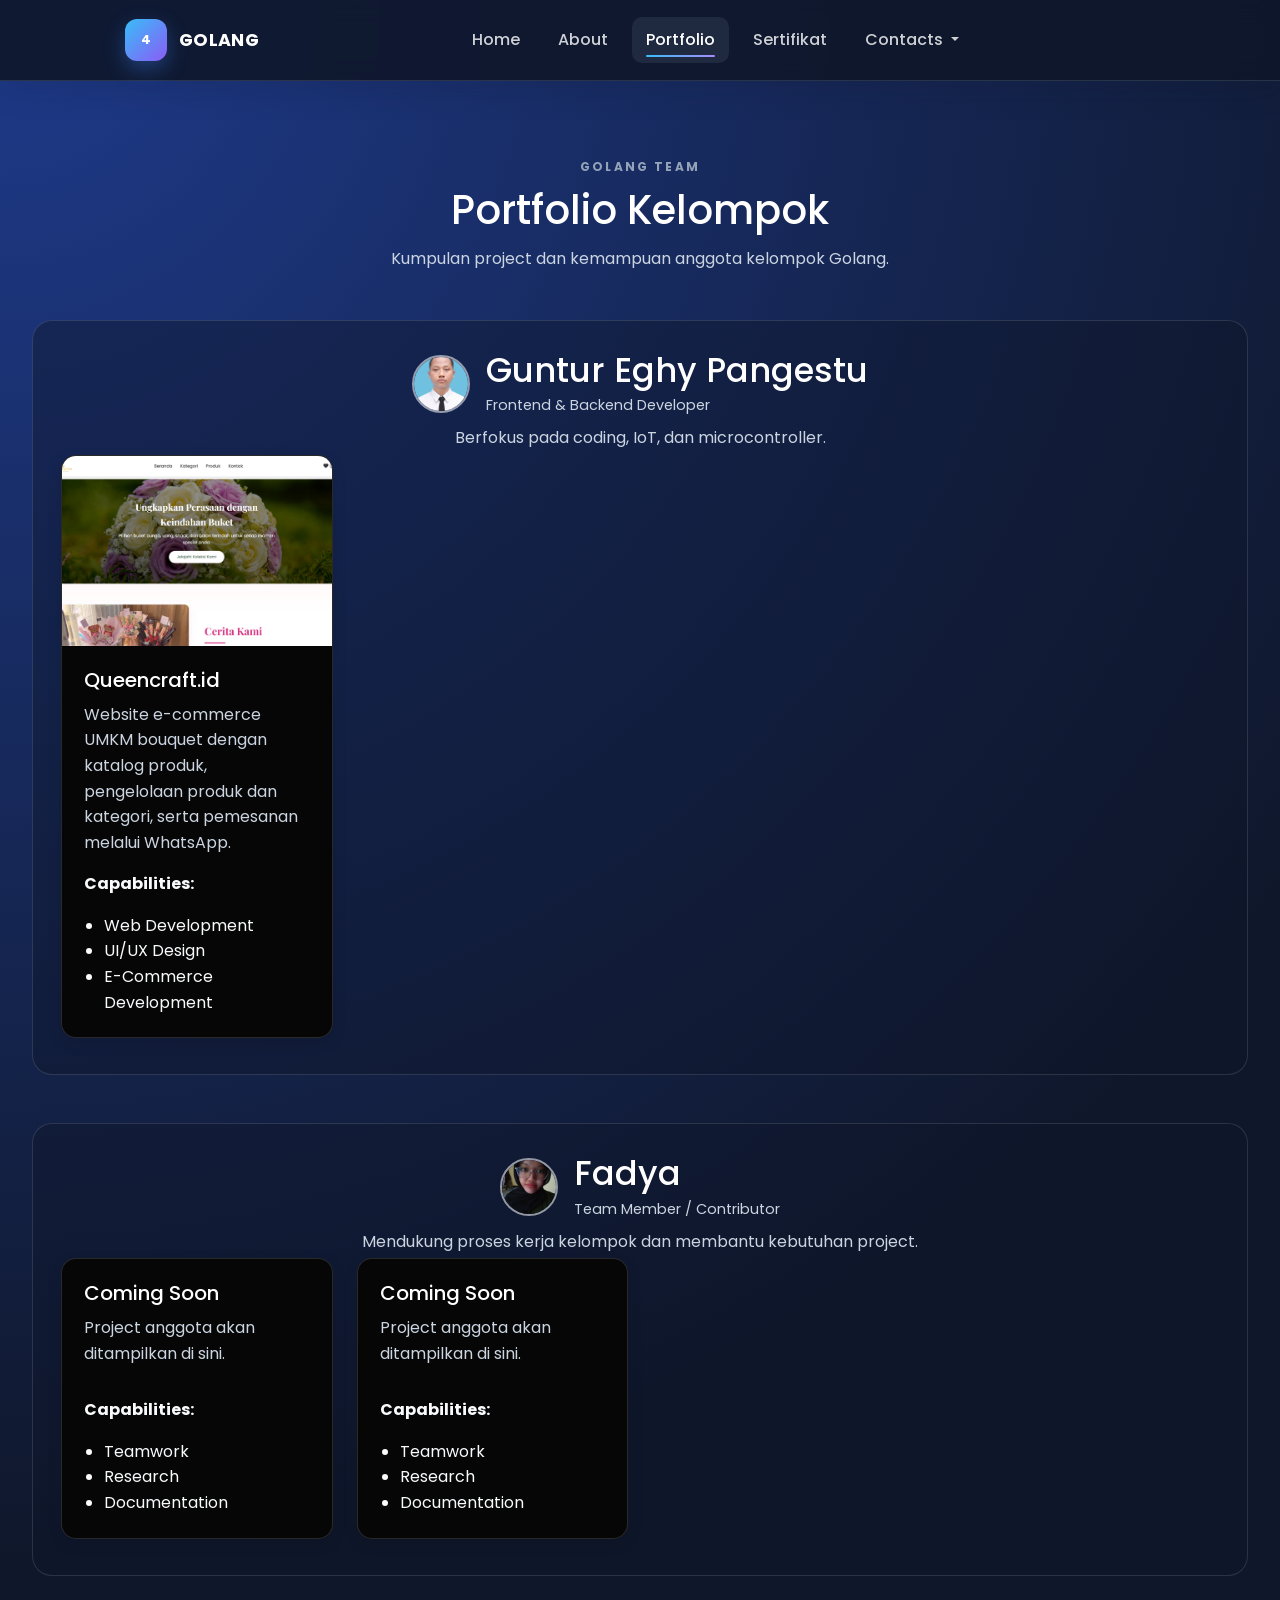
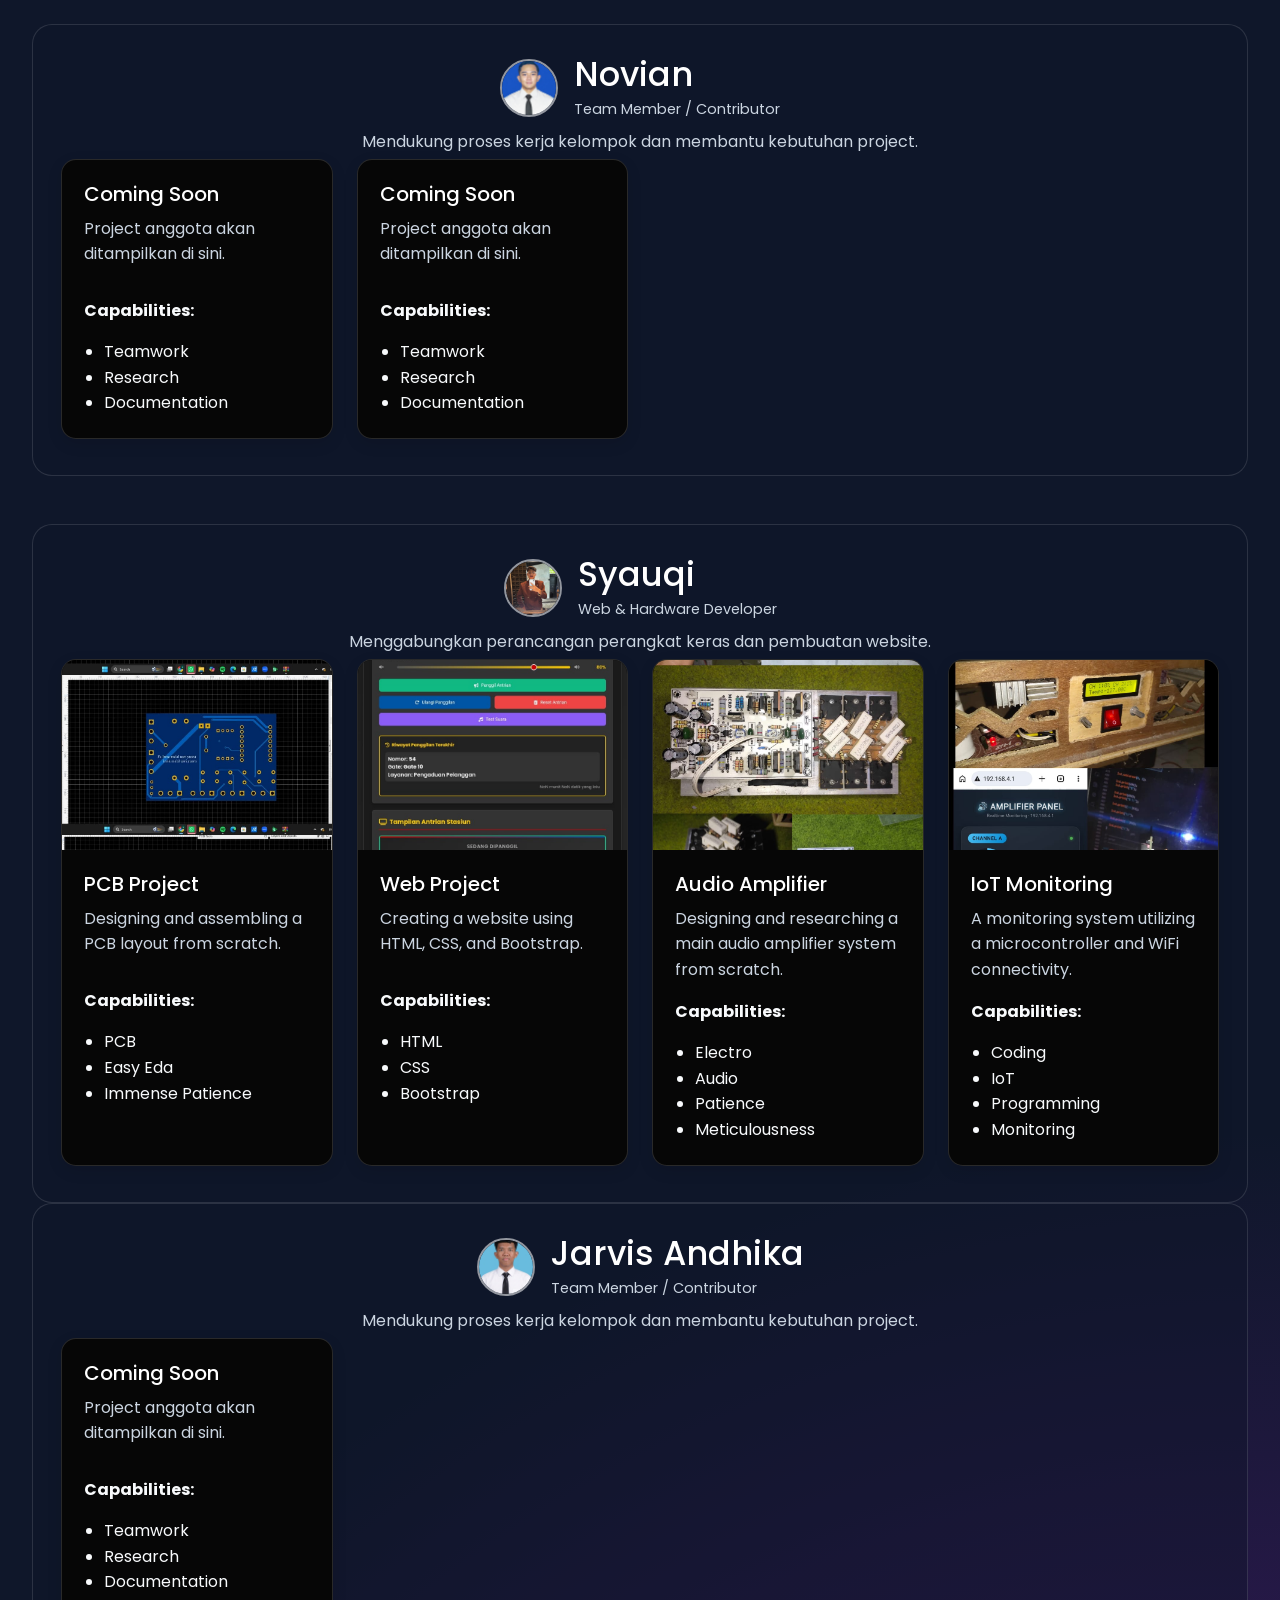
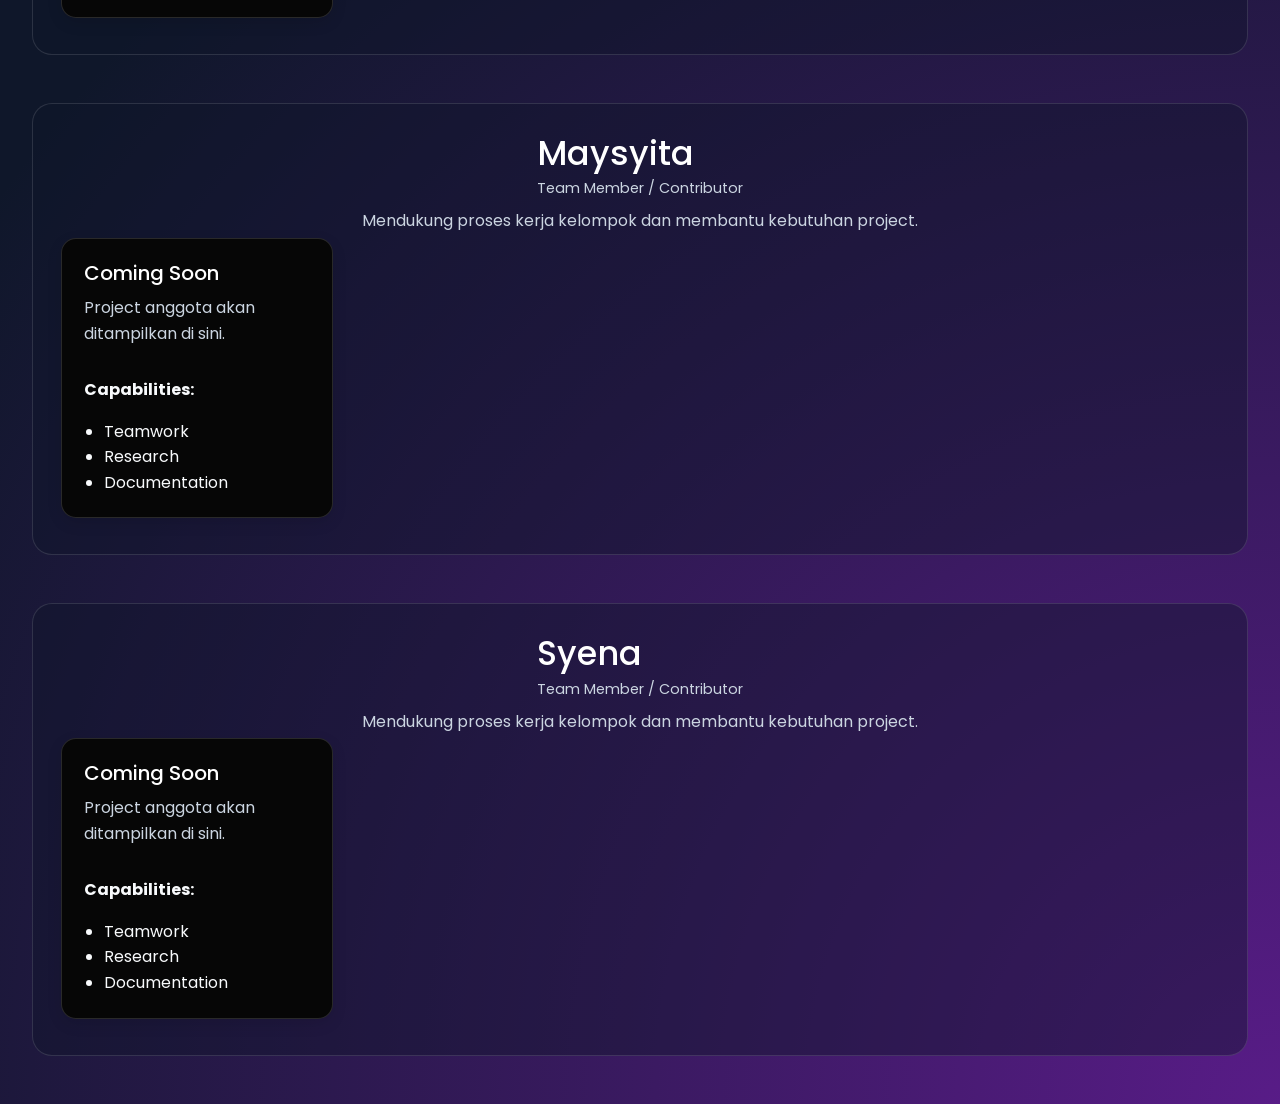
==== portofolio.html @ 30493b62 "fourth commit" ====
<!DOCTYPE html>
<html lang="id">
<head>
    <meta charset="UTF-8">
    <meta name="viewport" content="width=device-width, initial-scale=1.0">

    <title>Portfolio</title>

    <link href="https://cdn.jsdelivr.net/npm/bootstrap@5.3.8/dist/css/bootstrap.min.css" rel="stylesheet">

    <link rel="stylesheet" href="style.css">
    <link rel="preconnect" href="https://fonts.googleapis.com">
    <link rel="preconnect" href="https://fonts.gstatic.com" crossorigin>
    <link href="https://fonts.googleapis.com/css2?family=Poppins:wght@400;500;600;700&display=swap" rel="stylesheet">
</head>

<body>

    <!-- NAVBAR -->
    <nav class="navbar custom-navbar navbar-expand-lg sticky-top">
        <div class="container-fluid px-4 px-lg-5">
            <a class="navbar-brand" href="index.html" aria-label="Beranda">
                <span class="brand-mark">4</span>
                <span class="brand-text">GOLANG</span>
            </a>

            <button class="navbar-toggler custom-toggler" type="button"
                data-bs-toggle="collapse"
                data-bs-target="#navbarNav"
                aria-controls="navbarNav"
                aria-expanded="false"
                aria-label="Toggle navigation">

                <span class="navbar-toggler-icon"></span>
            </button>

            <div class="collapse navbar-collapse" id="navbarNav">
                <ul class="navbar-nav mx-auto align-items-lg-center">
                    <li class="nav-item">
                        <a class="nav-link" href="index.html">Home</a>
                    </li>

                    <li class="nav-item">
                        <a class="nav-link" href="about.html">About</a>
                    </li>

                    <li class="nav-item">
                        <a class="nav-link active" href="portofolio.html">Portfolio</a>
                    </li>
                    <li class="nav-item">
                      <a class="nav-link" href="sertifikat.html">Sertifikat</a>
                    </li>

                    <li class="nav-item dropdown">
                        <a class="nav-link dropdown-toggle" href="#" role="button" data-bs-toggle="dropdown" aria-expanded="false">
                            Contacts
                        </a>
                        <ul class="dropdown-menu custom-dropdown">
                            <li><a class="dropdown-item" href="contact.html">Adimas</a></li>
                            <li><a class="dropdown-item" href="contacta.html">Ananda</a></li>
                            <li><a class="dropdown-item" href="contactf.html">Fadya</a></li>
                            <li><a class="dropdown-item" href="contactg.html">Guntur</a></li>
                            <li><a class="dropdown-item" href="contactj.html">Jarvis</a></li>
                            <li><a class="dropdown-item" href="contactm.html">Maysyita</a></li>
                            <li><a class="dropdown-item" href="contacts.html">Syena</a></li>
                        </ul>
                    </li>
                </ul>
            </div>
        </div>
    </nav>


    <!-- ISI PORTFOLIO -->
    <div class="container py-5 portfolio-page">
        <header class="portfolio-intro text-center">
            <span class="portfolio-kicker">GOLANG TEAM</span>
            <h1>Portfolio Kelompok</h1>
            <p>Kumpulan project dan kemampuan anggota kelompok Golang.</p>
        </header>

        <section class="portfolio-member mb-5">
            <div class="member-heading">
                <img src="assets/gunturff.jpeg" alt="Foto Guntur Eghy Pangestu" class="member-photo">
                <div>
                    <h2>Guntur Eghy Pangestu</h2>
                    <p class="member-role">Frontend &amp; Backend Developer</p>
                </div>
            </div>
            <p class="text-center">Berfokus pada coding, IoT, dan microcontroller.</p>
            <div class="row g-4">
                <div class="col-md-6 col-lg-3">
                    <div class="card h-100">
                        <img src="assets/buket.png" class="card-img-top" alt="Project Inotek">
                        <div class="card-body">
                            <h5 class="card-title">Queencraft.id</h5>
                            <p class="card-text">Website e-commerce UMKM bouquet dengan katalog produk, pengelolaan produk dan kategori, serta pemesanan melalui WhatsApp.</p>
                            <p><strong>Capabilities:</strong></p>
                            <ul><li>Web Development</li><li>UI/UX Design</li><li>E-Commerce Development</li></ul>
                        </div>
                    </div>
                </div>
            </div>
        </section>

        <section class="portfolio-member mb-5">
            <div class="member-heading">
                <img src="assets/fadya.foto.jpeg" alt="Foto Fadya" class="member-photo">
                <div>
                    <h2>Fadya</h2>
                    <p class="member-role">Team Member / Contributor</p>
                </div>
            </div>
            <p class="text-center">Mendukung proses kerja kelompok dan membantu kebutuhan project.</p>
            <div class="row g-4">
                <div class="col-md-6 col-lg-3">
                    <div class="card h-100">
                        <div class="card-body">
                            <h5 class="card-title">Coming Soon</h5>
                            <p class="card-text">Project anggota akan ditampilkan di sini.</p>
                            <p><strong>Capabilities:</strong></p>
                            <ul><li>Teamwork</li><li>Research</li><li>Documentation</li></ul>
                        </div>
                    </div>
                </div>
                <div class="col-md-6 col-lg-3">
                    <div class="card h-100">
                        <div class="card-body">
                            <h5 class="card-title">Coming Soon</h5>
                            <p class="card-text">Project anggota akan ditampilkan di sini.</p>
                            <p><strong>Capabilities:</strong></p>
                            <ul><li>Teamwork</li><li>Research</li><li>Documentation</li></ul>
                        </div>
                    </div>
                </div>
            </div>
        </section>

        <section class="portfolio-member mb-5">
            <div class="member-heading">
                <img src="assets/vianganteng.jpg" alt="Foto Novian" class="member-photo">
                <div>
                    <h2>Novian</h2>
                    <p class="member-role">Team Member / Contributor</p>
                </div>
            </div>
            <p class="text-center">Mendukung proses kerja kelompok dan membantu kebutuhan project.</p>
            <div class="row g-4">
                <div class="col-md-6 col-lg-3">
                    <div class="card h-100">
                        <div class="card-body">
                            <h5 class="card-title">Coming Soon</h5>
                            <p class="card-text">Project anggota akan ditampilkan di sini.</p>
                            <p><strong>Capabilities:</strong></p>
                            <ul><li>Teamwork</li><li>Research</li><li>Documentation</li></ul>
                        </div>
                    </div>
                </div>
                <div class="col-md-6 col-lg-3">
                    <div class="card h-100">
                        <div class="card-body">
                            <h5 class="card-title">Coming Soon</h5>
                            <p class="card-text">Project anggota akan ditampilkan di sini.</p>
                            <p><strong>Capabilities:</strong></p>
                            <ul><li>Teamwork</li><li>Research</li><li>Documentation</li></ul>
                        </div>
                    </div>
                </div>
            </div>
        </section>

        <section class="portfolio-member">
            <div class="member-heading">
                <img src="assets/anjus.jpeg" alt="Foto Syauqi" class="member-photo">
                <div>
                    <h2>Syauqi</h2>
                    <p class="member-role">Web &amp; Hardware Developer</p>
                </div>
            </div>
            <p class="text-center">Menggabungkan perancangan perangkat keras dan pembuatan website.</p>
            <div class="row g-4">
                <div class="col-md-6 col-lg-3">
                    <div class="card h-100">
                        <img src="assets/prov4.jpeg" class="card-img-top" alt="PCB project">
                        <div class="card-body">
                            <h5 class="card-title">PCB Project</h5>
                            <p class="card-text">Designing and assembling a PCB layout from scratch.</p>
                            <p><strong>Capabilities:</strong></p>
                            <ul><li>PCB</li><li>Easy Eda</li><li>Immense Patience</li></ul>
                        </div>
                    </div>
                </div>
                <div class="col-md-6 col-lg-3">
                    <div class="card h-100">
                        <img src="assets/pro3.jpeg" class="card-img-top" alt="Web project">
                        <div class="card-body">
                            <h5 class="card-title">Web Project</h5>
                            <p class="card-text">Creating a website using HTML, CSS, and Bootstrap.</p>
                            <p><strong>Capabilities:</strong></p>
                            <ul><li>HTML</li><li>CSS</li><li>Bootstrap</li></ul>
                        </div>
                    </div>
                </div>
                <div class="col-md-6 col-lg-3">
                    <div class="card h-100">
                        <img src="assets/pro2.jpeg" class="card-img-top" alt="Project Audio Amplifier">
                        <div class="card-body">
                            <h5 class="card-title">Audio Amplifier</h5>
                            <p class="card-text">Designing and researching a main audio amplifier system from scratch.</p>
                            <p><strong>Capabilities:</strong></p>
                            <ul><li>Electro</li><li>Audio</li><li>Patience</li><li>Meticulousness</li></ul>
                        </div>
                    </div>
                </div>
                <div class="col-md-6 col-lg-3">
                    <div class="card h-100">
                        <img src="assets/slubuw.jpeg" class="card-img-top" alt="IoT Monitoring project">
                        <div class="card-body">
                            <h5 class="card-title">IoT Monitoring</h5>
                            <p class="card-text">A monitoring system utilizing a microcontroller and WiFi connectivity.</p>
                            <p><strong>Capabilities:</strong></p>
                            <ul><li>Coding</li><li>IoT</li><li>Programming</li><li>Monitoring</li></ul>
                        </div>
                    </div>
                </div>
            </div>
        </section>

        <section class="portfolio-member mb-5">
            <div class="member-heading">
                <img src="assets/profilej.jpeg" alt="Foto Jarvis Andhika" class="member-photo">
                <div>
                    <h2>Jarvis Andhika</h2>
                    <p class="member-role">Team Member / Contributor</p>
                </div>
            </div>
            <p class="text-center">Mendukung proses kerja kelompok dan membantu kebutuhan project.</p>
            <div class="row g-4">
                <div class="col-md-6 col-lg-3">
                    <div class="card h-100">
                        <div class="card-body">
                            <h5 class="card-title">Coming Soon</h5>
                            <p class="card-text">Project anggota akan ditampilkan di sini.</p>
                            <p><strong>Capabilities:</strong></p>
                            <ul><li>Teamwork</li><li>Research</li><li>Documentation</li></ul>
                        </div>
                    </div>
                </div>
            </div>
        </section>

        <section class="portfolio-member mb-5">
            <div class="member-heading">
                <div>
                    <h2>Maysyita</h2>
                    <p class="member-role">Team Member / Contributor</p>
                </div>
            </div>
            <p class="text-center">Mendukung proses kerja kelompok dan membantu kebutuhan project.</p>
            <div class="row g-4">
                <div class="col-md-6 col-lg-3">
                    <div class="card h-100">
                        <div class="card-body">
                            <h5 class="card-title">Coming Soon</h5>
                            <p class="card-text">Project anggota akan ditampilkan di sini.</p>
                            <p><strong>Capabilities:</strong></p>
                            <ul><li>Teamwork</li><li>Research</li><li>Documentation</li></ul>
                        </div>
                    </div>
                </div>
            </div>
        </section>

        <section class="portfolio-member">
            <div class="member-heading">
                <div>
                    <h2>Syena</h2>
                    <p class="member-role">Team Member / Contributor</p>
                </div>
            </div>
            <p class="text-center">Mendukung proses kerja kelompok dan membantu kebutuhan project.</p>
            <div class="row g-4">
                <div class="col-md-6 col-lg-3">
                    <div class="card h-100">
                        <div class="card-body">
                            <h5 class="card-title">Coming Soon</h5>
                            <p class="card-text">Project anggota akan ditampilkan di sini.</p>
                            <p><strong>Capabilities:</strong></p>
                            <ul><li>Teamwork</li><li>Research</li><li>Documentation</li></ul>
                        </div>
                    </div>
                </div>
            </div>
        </section>
    </div>



    <script src="https://cdn.jsdelivr.net/npm/bootstrap@5.3.8/dist/js/bootstrap.bundle.min.js"></script>

</body>
</html>
---- style.css ----
* {
    margin: 0;
    padding: 0;
    box-sizing: border-box;
}

html {
    scroll-behavior: smooth;
}

body {
    font-family: 'Poppins', Arial, sans-serif;
    line-height: 1.6;
    background: #f7f8fc;
    color: #1f2937;
}

.custom-navbar {
    position: sticky;
    top: 0;
    z-index: 1000;
    padding: 14px 6%;
    background: rgba(15, 23, 42, 0.9);
    backdrop-filter: blur(10px);
    border-bottom: 1px solid rgba(148, 163, 184, 0.2);
    box-shadow: 0 10px 30px rgba(15, 23, 42, 0.15);
}

.navbar-brand {
    display: inline-flex;
    align-items: center;
    gap: 12px;
    font-weight: 700;
    color: #ffffff !important;
    letter-spacing: 0.02em;
    text-decoration: none;
}

.brand-mark {
    display: inline-flex;
    align-items: center;
    justify-content: center;
    width: 42px;
    height: 42px;
    border-radius: 12px;
    background: linear-gradient(135deg, #38bdf8, #8b5cf6);
    color: #fff;
    font-size: 0.8rem;
    font-weight: 700;
    box-shadow: 0 8px 20px rgba(59, 130, 246, 0.35);
}

.brand-text {
    font-size: 1.1rem;
}

.navbar-nav {
    gap: 10px;
}

.nav-link {
    position: relative;
    padding: 10px 14px !important;
    border-radius: 10px;
    color: rgba(255, 255, 255, 0.8) !important;
    font-weight: 500;
    transition: all 0.25s ease;
}

.nav-link:hover,
.nav-link:focus,
.nav-link.active {
    color: #ffffff !important;
    background: rgba(148, 163, 184, 0.12);
}

.nav-link.active::after,
.nav-link:hover::after {
    content: "";
    position: absolute;
    left: 14px;
    right: 14px;
    bottom: 6px;
    height: 2px;
    background: linear-gradient(90deg, #38bdf8, #a78bfa);
    border-radius: 999px;
}

.custom-toggler {
    border: 1px solid rgba(255, 255, 255, 0.2);
    border-radius: 12px;
    padding: 8px 10px;
}

.custom-toggler .navbar-toggler-icon {
    background-image: url("data:image/svg+xml,%3csvg xmlns='http://www.w3.org/2000/svg' viewBox='0 0 30 30'%3e%3cpath stroke='rgba%28255,255,255,1%29' stroke-linecap='round' stroke-width='2' d='M4 7h22M4 15h22M4 23h22'/%3e%3c/svg%3e");
}

.nav-cta {
    margin-left: 10px;
    padding: 10px 18px;
    border-radius: 999px;
    background: linear-gradient(135deg, #38bdf8, #8b5cf6);
    color: #fff !important;
    font-weight: 600;
    box-shadow: 0 12px 24px rgba(96, 165, 250, 0.35);
    transition: transform 0.25s ease, box-shadow 0.25s ease;
}

.nav-cta:hover {
    transform: translateY(-1px);
    box-shadow: 0 16px 28px rgba(139, 92, 246, 0.35);
    color: #fff !important;
}

.custom-dropdown {
    border: none;
    border-radius: 16px;
    padding: 12px;
    background: rgba(15, 23, 42, 0.98);
    box-shadow: 0 18px 35px rgba(15, 23, 42, 0.25);
}

.custom-dropdown .dropdown-item {
    border-radius: 10px;
    padding: 10px 12px;
    color: #e2e8f0;
    transition: all 0.2s ease;
}

.custom-dropdown .dropdown-item:hover,
.custom-dropdown .dropdown-item:focus {
    background: rgba(96, 165, 250, 0.14);
    color: #fff;
}

.logo {
    color: white;
    font-size: 24px;
    font-weight: bold;
}

.nav-links {
    display: flex;
    gap: 25px;
}

.nav-links a {
    color: white;
    text-decoration: none;
}


/* HOME */

.hero {
    min-height: 90vh;

    display: flex;
    justify-content: space-between;
    align-items: center;

    padding: 50px 8%;
    gap: 40px;
}

.hero-text {
    max-width: 600px;
}

.hero-text h1 {
    font-size: 48px;
    margin-bottom: 20px;
    line-height: 1.15;
}

.hero-text h1 span {
    display: block;
    color: #6d5efc;
}

.hero-text p {
    font-size: 20px;
}

.greeting {
    color: #4b5563;
    font-weight: 600;
    margin-bottom: 15px;
}

.subtitle {
    font-size: 1.1rem !important;
    font-weight: 600;
    color: #ffffff;
    margin-bottom: 18px;
}

.description {
    font-size: 1.05rem !important;
    line-height: 1.8;
    color: #4b5563;
}

.hero-actions {
    display: flex;
    flex-wrap: wrap;
    gap: 15px;
    margin-top: 24px;
}

.btn-primary,
.btn-secondary {
    display: inline-block;
    padding: 12px 22px;
    border-radius: 999px;
    text-decoration: none;
    font-weight: 600;
    transition: 0.3s ease;
}

.btn-primary {
    background: linear-gradient(135deg, #3b82f6, #8b5cf6);
    color: white;
}

.btn-secondary {
    background: #eef2ff;
    color: #1f2937;
    border: 1px solid #dbeafe;
}

.btn-primary:hover,
.btn-secondary:hover {
    transform: translateY(-2px);
}

.tagline {
    margin-top: 20px;
    font-size: 0.9rem !important;
    letter-spacing: 0.08em;
    text-transform: uppercase;
    color: #6b7280;
}

.hero-image img {
    width: 300px;
    height: 300px;

    object-fit: cover;
    border-radius: 50%;
}

.about-section {
    padding: 20px 8% 60px;
}

.about-content {
    max-width: 980px;
    margin: 0 auto;
    text-align: center;
    background: linear-gradient(180deg, rgba(15, 23, 42, 0.96), rgba(22, 38, 69, 0.96));
    border: 1px solid rgba(148, 163, 184, 0.18);
    border-radius: 26px;
    padding: 38px 32px;
    box-shadow: 0 18px 35px rgba(15, 23, 42, 0.18);
}

.about-label {
    display: inline-block;
    margin-bottom: 14px;
    padding: 7px 16px;
    border-radius: 999px;
    background: rgba(125, 211, 252, 0.12);
    color: #dbeafe;
    font-size: 0.78rem;
    font-weight: 700;
    letter-spacing: 0.08em;
    text-transform: uppercase;
}

.about-content h2 {
    margin-bottom: 16px;
    font-size: clamp(2rem, 3vw, 2.8rem);
    color: #f8fbff;
}

.about-content p {
    max-width: 760px;
    margin: 0 auto;
    color: rgba(226, 232, 240, 0.9);
    font-size: 1.04rem;
    line-height: 1.9;
}

.about-points {
    display: grid;
    grid-template-columns: repeat(3, minmax(0, 1fr));
    gap: 18px;
    margin-top: 28px;
}

.point-item {
    display: flex;
    flex-direction: column;
    align-items: center;
    gap: 12px;
    padding: 22px 18px;
    border-radius: 18px;
    background: rgba(148, 163, 184, 0.08);
    border: 1px solid rgba(148, 163, 184, 0.18);
}

.point-item strong {
    display: inline-flex;
    align-items: center;
    justify-content: center;
    width: 48px;
    height: 48px;
    border-radius: 50%;
    background: linear-gradient(135deg, #3b82f6, #8b5cf6);
    color: #fff;
    font-size: 1rem;
}

.point-item span {
    color: #e2e8f0;
    font-weight: 600;
}

.about-page {
    width: min(1200px, calc(100% - 32px));
    margin: 0 auto;
    padding: 32px 0 80px;
}

.about-hero {
    padding: 50px 24px 20px;
}

.about-hero-text {
    background: linear-gradient(180deg, rgba(15, 23, 42, 0.96), rgba(27, 43, 81, 0.94));
    border: 1px solid rgba(148, 163, 184, 0.18);
    border-radius: 30px;
    padding: 46px 42px;
    box-shadow: 0 18px 40px rgba(15, 23, 42, 0.18);
}

.about-kicker,
.section-label {
    display: inline-block;
    margin-bottom: 16px;
    padding: 8px 14px;
    border-radius: 999px;
    background: rgba(125, 211, 252, 0.12);
    color: #dbeafe;
    font-size: 0.72rem;
    font-weight: 700;
    letter-spacing: 0.08em;
    text-transform: uppercase;
}

.about-hero-text h1 {
    margin-bottom: 20px;
    color: #f8fbff;
    font-size: clamp(2.2rem, 4vw, 4rem);
    line-height: 1.1;
}

.about-hero-text p {
    margin-bottom: 16px;
    color: rgba(226, 232, 240, 0.9);
    font-size: 1.04rem;
    line-height: 1.9;
}

.about-goals,
.about-identity {
    padding-top: 28px;
}

.section-heading {
    text-align: center;
    margin-bottom: 24px;
}

.section-heading h2 {
    margin: 0;
    color: #ffffff;
    font-size: clamp(2rem, 3vw, 2.8rem);
}

.goals-grid {
    display: grid;
    grid-template-columns: repeat(3, minmax(0, 1fr));
    gap: 22px;
}

.goal-card {
    background: linear-gradient(180deg, rgba(15, 23, 42, 0.96), rgba(22, 38, 69, 0.96));
    border: 1px solid rgba(148, 163, 184, 0.18);
    border-radius: 22px;
    padding: 28px 22px;
    box-shadow: 0 16px 30px rgba(15, 23, 42, 0.1);
    transition: transform 0.25s ease, box-shadow 0.25s ease;
}

.goal-card:hover {
    transform: translateY(-4px);
    box-shadow: 0 18px 34px rgba(59, 130, 246, 0.14);
}

.goal-icon {
    display: inline-flex;
    align-items: center;
    justify-content: center;
    width: 52px;
    height: 52px;
    border-radius: 14px;
    background: linear-gradient(135deg, #38bdf8, #8b5cf6);
    color: #fff;
    font-weight: 700;
    margin-bottom: 18px;
}

.goal-card h3 {
    color: #f8fbff;
    margin-bottom: 12px;
    font-size: 1.5rem;
}

.goal-card p {
    color: rgba(226, 232, 240, 0.86);
    line-height: 1.8;
    margin: 0;
}

.identity-card {
    display: grid;
    grid-template-columns: repeat(4, minmax(0, 1fr));
    gap: 18px;
    background: rgba(255, 255, 255, 0.04);
    border: 1px solid rgba(148, 163, 184, 0.2);
    border-radius: 22px;
    padding: 18px;
    box-shadow: 0 14px 30px rgba(15, 23, 42, 0.08);
}

.identity-item {
    background: rgba(15, 23, 42, 0.88);
    border: 1px solid rgba(148, 163, 184, 0.18);
    border-radius: 18px;
    padding: 22px 18px;
    display: flex;
    flex-direction: column;
    gap: 10px;
    text-align: center;
}

.identity-item span {
    color: #cbd5e1;
    font-size: 0.8rem;
    letter-spacing: 0.05em;
    text-transform: uppercase;
}

.identity-item strong {
    color: #f8fbff;
    font-size: 1.1rem;
}


/* SECTION */

section {
    padding: 80px 8%;
}

section h2 {
    text-align: center;
    font-size: 35px;
    margin-bottom: 40px;
}


/* PORTFOLIO */

.portfolio-container {
    display: flex;
    flex-direction: row;

    gap: 25px;
}

.card {
    flex: 1;

    padding: 30px;

    border: 1px solid #ddd;
    border-radius: 15px;

    box-shadow: 0 5px 15px rgba(0, 0, 0, 0.1);
}

/* PORTFOLIO PAGE */

.portfolio-page {
    max-width: 1240px;
}

.portfolio-intro {
    padding: 24px 0 48px;
}

.portfolio-kicker {
    display: inline-block;
    margin-bottom: 10px;
    color: #94a3b8;
    font-size: 0.75rem;
    font-weight: 700;
    letter-spacing: 0.18em;
}

.portfolio-intro h1 {
    margin-bottom: 12px;
    color: #fff;
}

.portfolio-intro p {
    max-width: 580px;
    margin: 0 auto;
    color: #cbd5e1;
}

.portfolio-member {
    padding: 30px 28px 36px;
    border: 1px solid rgba(255, 255, 255, 0.12);
    border-radius: 20px;
    background: rgba(15, 23, 42, 0.42);
}

.member-heading {
    display: flex;
    align-items: center;
    justify-content: center;
    gap: 16px;
    margin-bottom: 8px;
}

.member-photo {
    width: 58px;
    height: 58px;
    border: 2px solid rgba(255, 255, 255, 0.55);
    border-radius: 50%;
    object-fit: cover;
}

.member-heading h2 {
    margin: 0;
    text-align: left;
    font-size: clamp(1.5rem, 3vw, 2.1rem);
    color: #fff;
}

.member-role {
    margin: 3px 0 0;
    color: #cbd5e1;
    font-size: 0.9rem;
}

.portfolio-member > p.text-center {
    margin-bottom: 4px;
    color: #cbd5e1;
}

.portfolio-member > p.text-center strong {
    color: #fff;
}

.portfolio-member .card {
    overflow: hidden;
    padding: 0;
    color: #f8fafc;
    border-color: rgba(255, 255, 255, 0.14);
    transition: transform 0.25s ease, box-shadow 0.25s ease;
}

.portfolio-member .card:hover {
    transform: translateY(-6px);
    box-shadow: 0 14px 28px rgba(0, 0, 0, 0.28);
}

.portfolio-member .card-img-top {
    height: 190px;
    object-fit: cover;
}

.portfolio-member .card-body {
    padding: 22px;
}

.portfolio-member .card-title {
    color: #fff;
    margin-bottom: 10px;
}

.portfolio-member .card-text {
    min-height: 66px;
    color: #cbd5e1;
}

.portfolio-member .card-body p strong,
.portfolio-member .card-body li {
    color: #f8fafc;
}

.portfolio-member ul {
    margin-bottom: 0;
    padding-left: 20px;
}


/* CONTACT */

#contact {
    background: #f5f5f5;
}


/* RESPONSIVE MOBILE */

@media (max-width: 768px) {
    .custom-navbar {
        padding: 12px 18px;
    }

    .navbar-nav {
        gap: 6px;
        padding-top: 10px;
    }

    .nav-link {
        padding: 10px 12px !important;
    }

    .nav-cta {
        width: 100%;
        margin: 10px 0 0;
        text-align: center;
    }

    .hero {
        flex-direction: column;
        text-align: center;
    }

    .hero-text h1 {
        font-size: 35px;
    }

    .about-points,
    .goals-grid,
    .identity-card {
        grid-template-columns: 1fr;
    }

    .about-hero-text {
        padding: 28px 22px;
    }

    .portfolio-container {
        flex-direction: column;
    }

}


#contact {
    min-height: 90vh;
    padding: 80px 20px;
    display: flex;
    justify-content: center;
    align-items: center;
}

.contact-card {
    width: 100%;
    max-width: 600px;

    padding: 40px;

    background: white;

    border-radius: 90px;

    box-shadow: 0 10px 30px rgb(27, 0, 122);
}

.contact-header {
    display: flex;

    align-items: center;

    gap: 30px;
}

.profile-img {
    width: 180px;
    height: 220px;

    object-fit: cover;

    border-radius: 49px;

    flex-shrink: 0;
}

.contact-list {
    margin-top: 30px;
}

.contact-item {
    display: flex;

    align-items: center;

    gap: 15px;

    padding: 15px;

    margin-top: 10px;

    border-radius: 10px;

    transition: 0.3s;
}

.contact-item:hover {
    transform: translateX(10px);

    background: #f5f5f5;
}

.btn-link {
    display: inline-block;

    padding: 4px 15px;

    color: white;

    text-decoration: none;

    border-radius: 60px;

    transition: 0.3s;
}

.btn-instagram {
    background: linear-gradient(135deg, #0c0c0c, #a5009d);
}

.taktung {
    width: 40px;
    height: 40px;

    object-fit: cover;

    border-radius: 49px;

    flex-shrink: 0;
}

.btn-github {   
    background: linear-gradient(10deg, #717171, #080808);
}

.taktong {
    width: 40px;
    height: 40px;

    object-fit: cover;

    border-radius: 49px;

    flex-shrink: 0;
}

.btn-linkedin {
    background: linear-gradient(20deg, #0d0d0e, #00a0dc);
}

.takting {
    width: 40px;
    height: 40px;

    object-fit: cover;

    border-radius: 49px;

    flex-shrink: 0;
}

.btn-link:hover {
    transform: translateY(-3px);
    box-shadow: 0 8px 20px rgba(37, 117, 252, 0.3);
}

.hero {
    min-height: 80vh;

    display: flex;
    align-items: center;
    justify-content: space-between;

    gap: 50px;

    padding: 60px 10%;
}

.hero-text h1 {
    font-size: 52px;
    line-height: 1.2;
    margin-bottom: 20px;
}

.hero-text h1 span {
    background: linear-gradient(
        90deg,
        #2563eb,
        #7c3aed
    );

    background-clip: text;
    -webkit-background-clip: text;
    -webkit-text-fill-color: transparent;
}

.hero-image img {
    width: 550px;
    height: 420px;

    object-fit: cover;

    border-radius: 50px;
}

.hero-button {
    display: inline-block;

    margin-top: 20px;
    padding: 14px 25px;

    color: white;
    text-decoration: none;

    border-radius: 10px;

    background: linear-gradient(
        90deg,
        #2563eb,
        #7c3aed
    );

    transition: 0.3s;
}

.hero-button:hover {
    transform: translateY(-3px);

    box-shadow: 0 10px 25px rgba(37, 99, 235, 0.3);
}

@media (max-width: 768px) {

    .hero {
        flex-direction: column;

        text-align: center;

        padding: 50px 25px;
    }

    .hero-text h1 {
        font-size: 38px;
    }

    .hero-image img {
        width: 250px;
        height: 300px;
    }

}

@media (max-width: 768px) {

    .hero {
        flex-direction: column;

        text-align: center;

        padding: 50px 25px;
    }

    .hero-text h1 {
        font-size: 38px;
    }

    .hero-image img {
        width: 450px;
        height: 300px;
    }

}

body {
    margin: 0;
    min-height: 100vh;

    background:
        radial-gradient(circle at top left, #1e3a8a, transparent 35%),
        radial-gradient(circle at bottom right, #581c87, transparent 35%),
        #0f172a;
}

.hero {
    color: rgb(163, 161, 161);
}

.contact-card {
    background: rgba(255, 255, 255, 0.08);

    border: 1px solid rgba(255, 255, 255, 0.15);

    backdrop-filter: blur(10px);

    border-radius: 20px;
}

.card {
    background: rgb(6, 6, 6);
    color: #1f2937;
}

.contact-card {
    background: rgb(32, 32, 32);
    color: #4c58a5;
}

#contact {
    min-height: 100vh;
    padding: 80px 20px;

    background:
        radial-gradient(circle at top right, #1e3a8a, transparent 35%),
        radial-gradient(circle at bottom left, #4a077d, transparent 35%),
        #0f172a;
}

/* Responsive layout for every page */
@media (max-width: 991.98px) {
    .custom-navbar {
        padding: 12px 5%;
    }

    .navbar-collapse {
        padding-top: 12px;
    }

    .navbar-nav {
        align-items: stretch !important;
        gap: 4px;
    }

    .nav-link {
        width: 100%;
    }

    .custom-dropdown {
        margin: 4px 0 8px;
    }

    .hero {
        gap: 32px;
        padding: 64px 6%;
    }

    .hero-text {
        max-width: 680px;
    }

    .hero-text h1 {
        font-size: clamp(2.2rem, 6vw, 3.25rem);
    }

    .hero-image {
        width: 100%;
        display: flex;
        justify-content: center;
    }

    .hero-image img {
        width: min(100%, 420px);
        height: auto;
        aspect-ratio: 1;
    }

    .goals-grid {
        grid-template-columns: repeat(2, minmax(0, 1fr));
    }

    .identity-card {
        grid-template-columns: repeat(2, minmax(0, 1fr));
    }

    .contact-card {
        max-width: 680px;
    }
}

@media (max-width: 767.98px) {
    section {
        padding: 56px 5%;
    }

    .hero {
        min-height: auto;
        padding: 52px 5% 64px;
    }

    .hero-text h1 {
        font-size: clamp(2rem, 9vw, 2.8rem);
    }

    .hero-text p,
    .about-content p,
    .about-hero-text p {
        font-size: 0.98rem;
    }

    .hero-actions {
        justify-content: center;
    }

    .hero-actions .btn {
        width: 100%;
        max-width: 280px;
    }

    .about-section {
        padding: 16px 5% 48px;
    }

    .about-content,
    .about-hero-text {
        border-radius: 20px;
        padding: 28px 20px;
    }

    .about-page {
        width: min(100% - 24px, 1200px);
        padding: 16px 0 56px;
    }

    .about-hero {
        padding: 32px 0 12px;
    }

    .about-hero-text h1 {
        font-size: clamp(2rem, 9vw, 3rem);
    }

    .about-points,
    .goals-grid,
    .identity-card {
        grid-template-columns: 1fr;
    }

    .identity-card {
        padding: 12px;
    }

    .portfolio-container {
        gap: 18px;
    }

    .container.py-5 {
        padding-top: 2.5rem !important;
        padding-bottom: 2.5rem !important;
    }

    .card-img-top {
        height: auto;
        max-height: 260px;
        object-fit: cover;
    }

    #contact {
        min-height: auto;
        padding: 48px 5% 64px;
    }

    .contact-card {
        padding: 28px 20px;
        border-radius: 24px;
    }

    .contact-header {
        flex-direction: column;
        text-align: center;
        gap: 18px;
    }

    .profile-img {
        width: min(100%, 180px);
        height: auto;
        aspect-ratio: 4 / 5;
    }

    .contact-item {
        align-items: flex-start;
        padding: 12px 4px;
    }

    .contact-item > div {
        min-width: 0;
    }

    .contact-item h3 {
        margin-bottom: 4px;
    }

    .btn-link {
        max-width: 100%;
        overflow-wrap: anywhere;
    }
}

@media (max-width: 479.98px) {
    .custom-navbar {
        padding: 10px 14px;
    }

    .brand-mark {
        width: 36px;
        height: 36px;
    }

    .brand-text {
        font-size: 1rem;
    }

    .hero-text h1 {
        font-size: 2rem;
    }

    .hero-actions .btn {
        max-width: none;
    }

    .contact-item {
        gap: 10px;
    }

    .contact-item .btn-link {
        display: block;
        width: fit-content;
        max-width: 100%;
    }
}
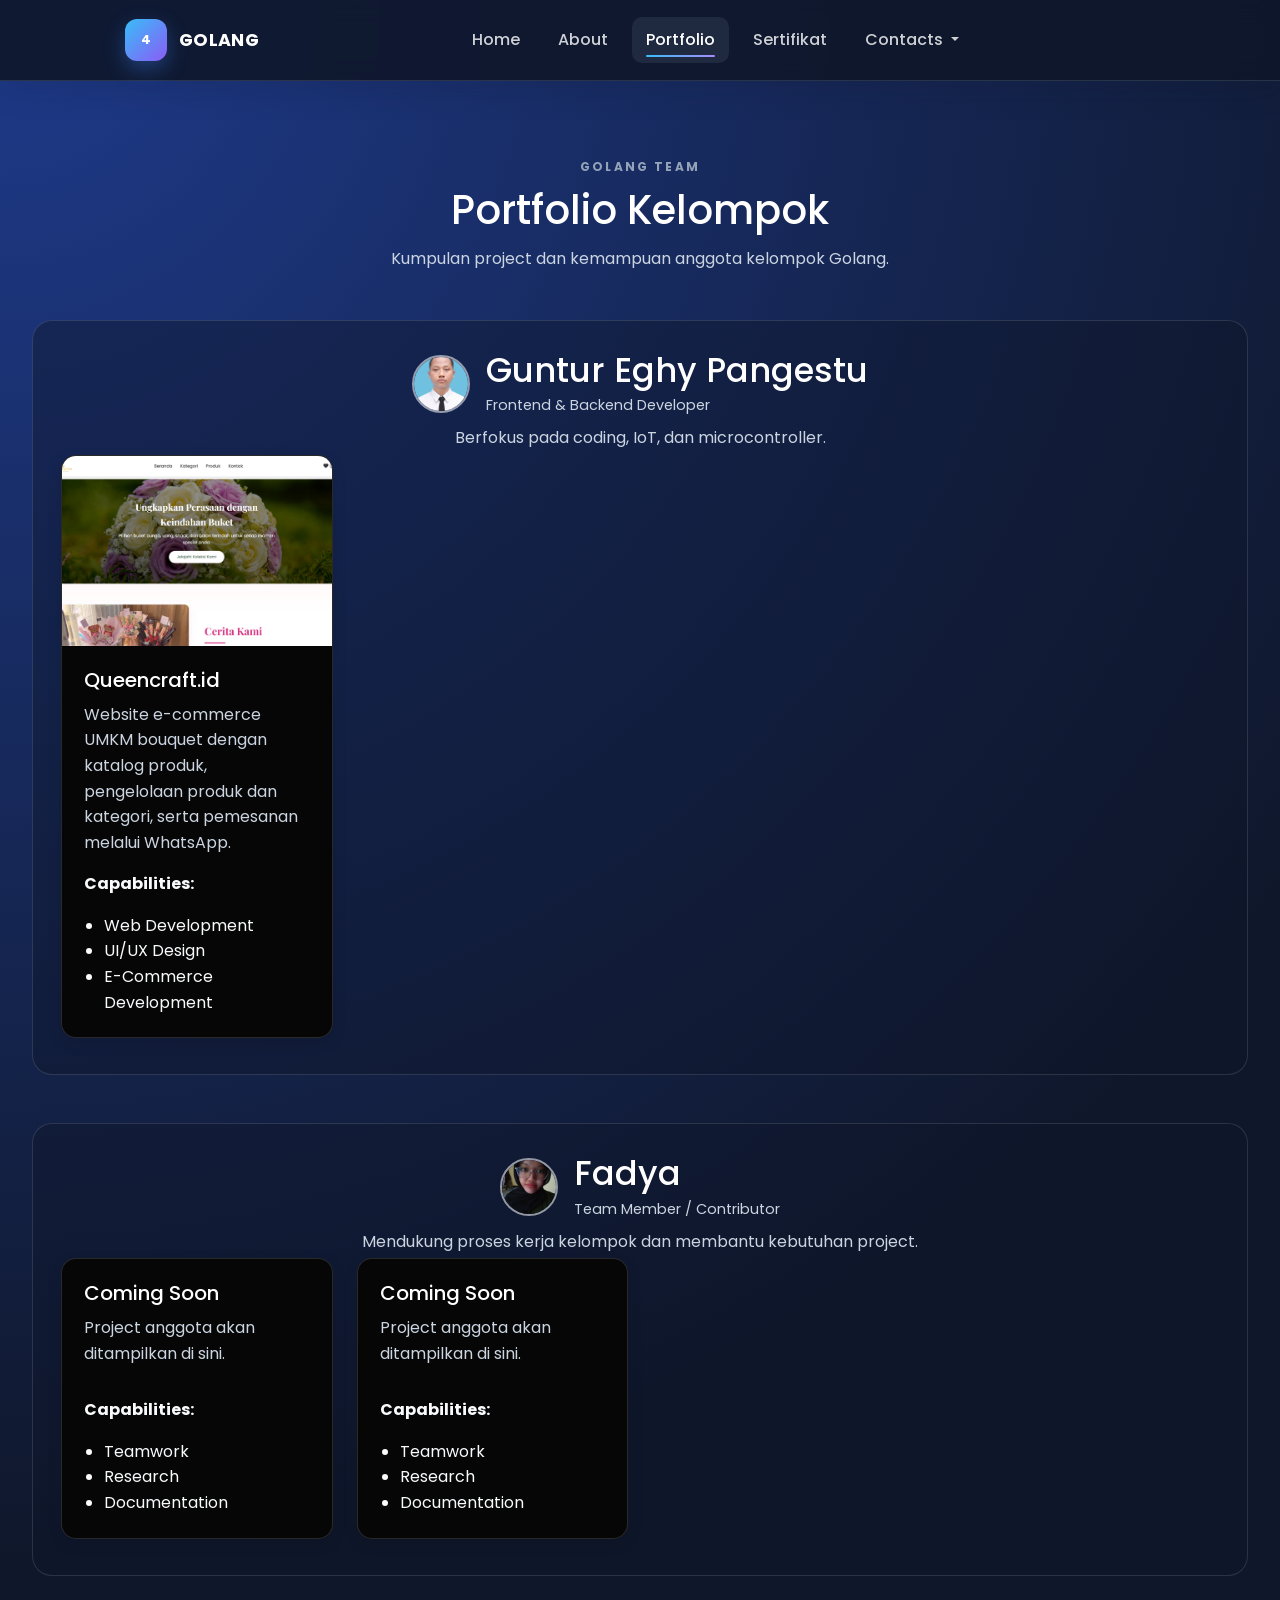
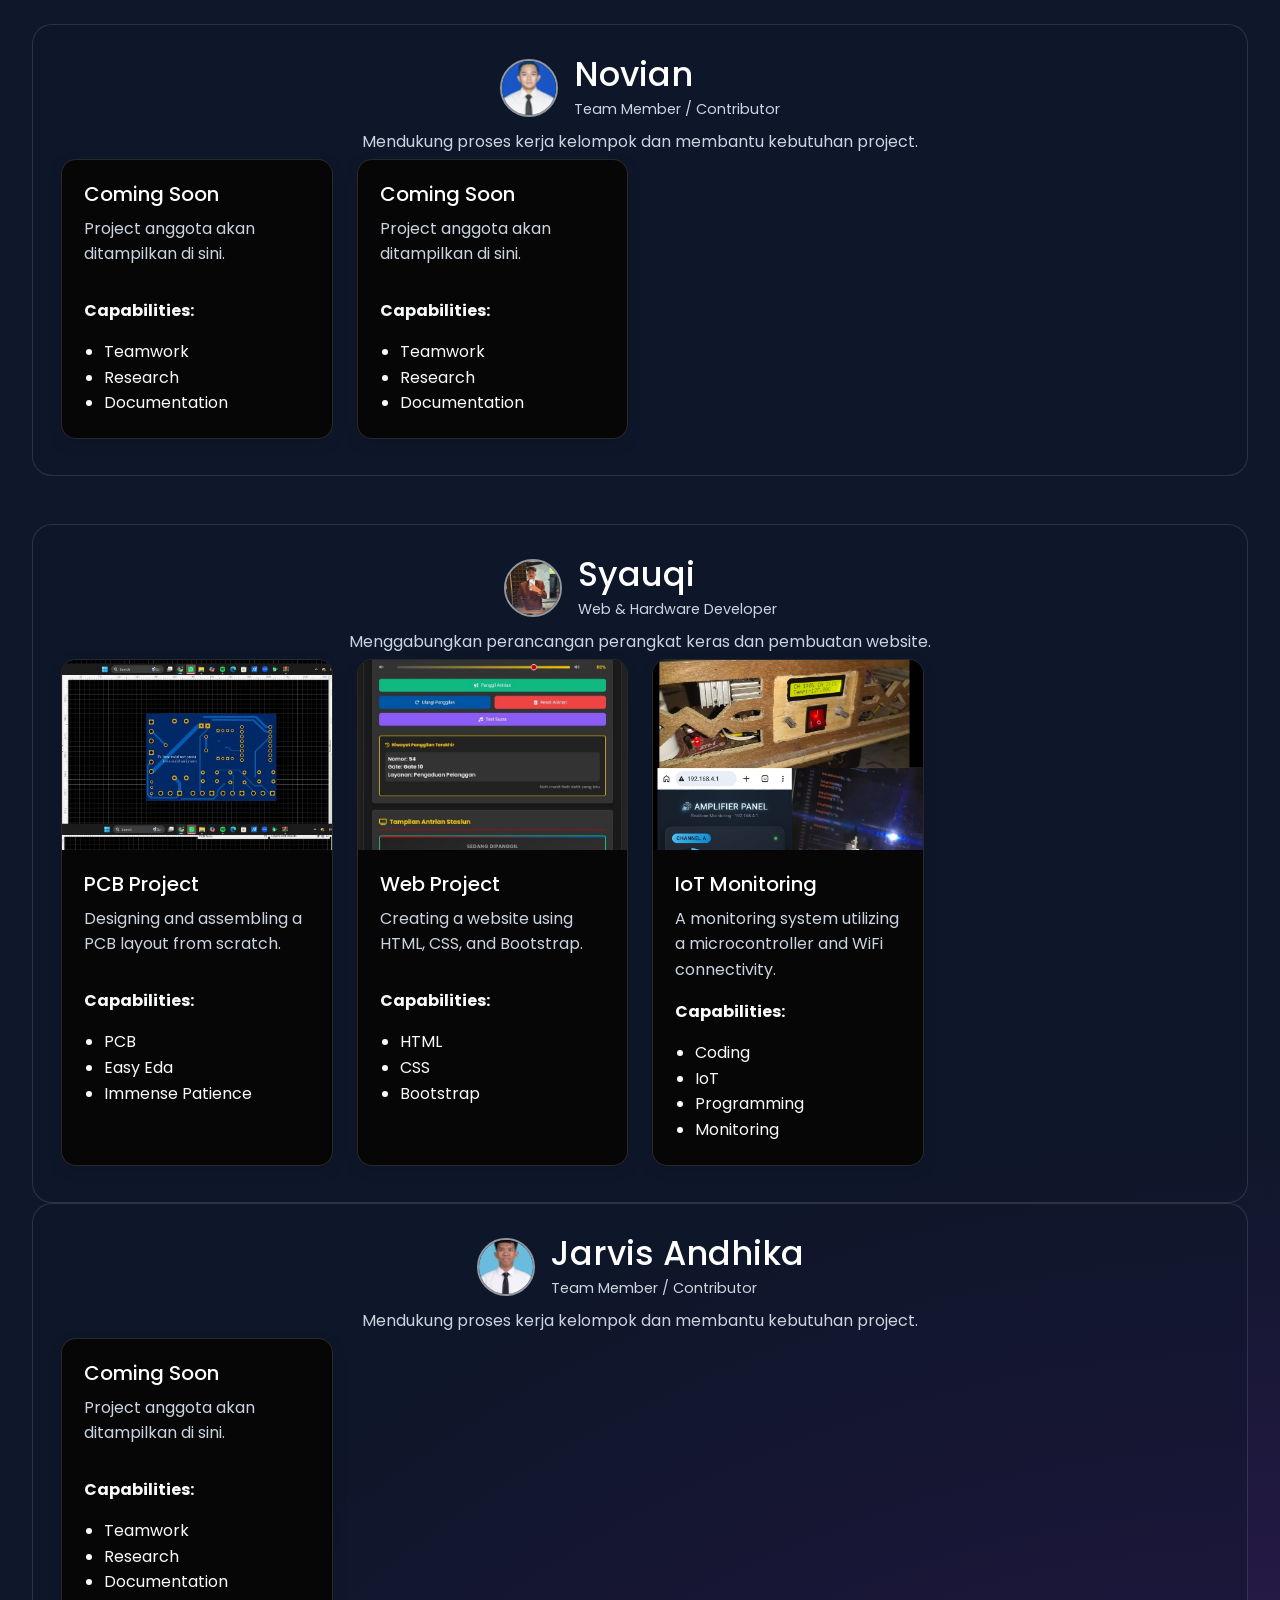
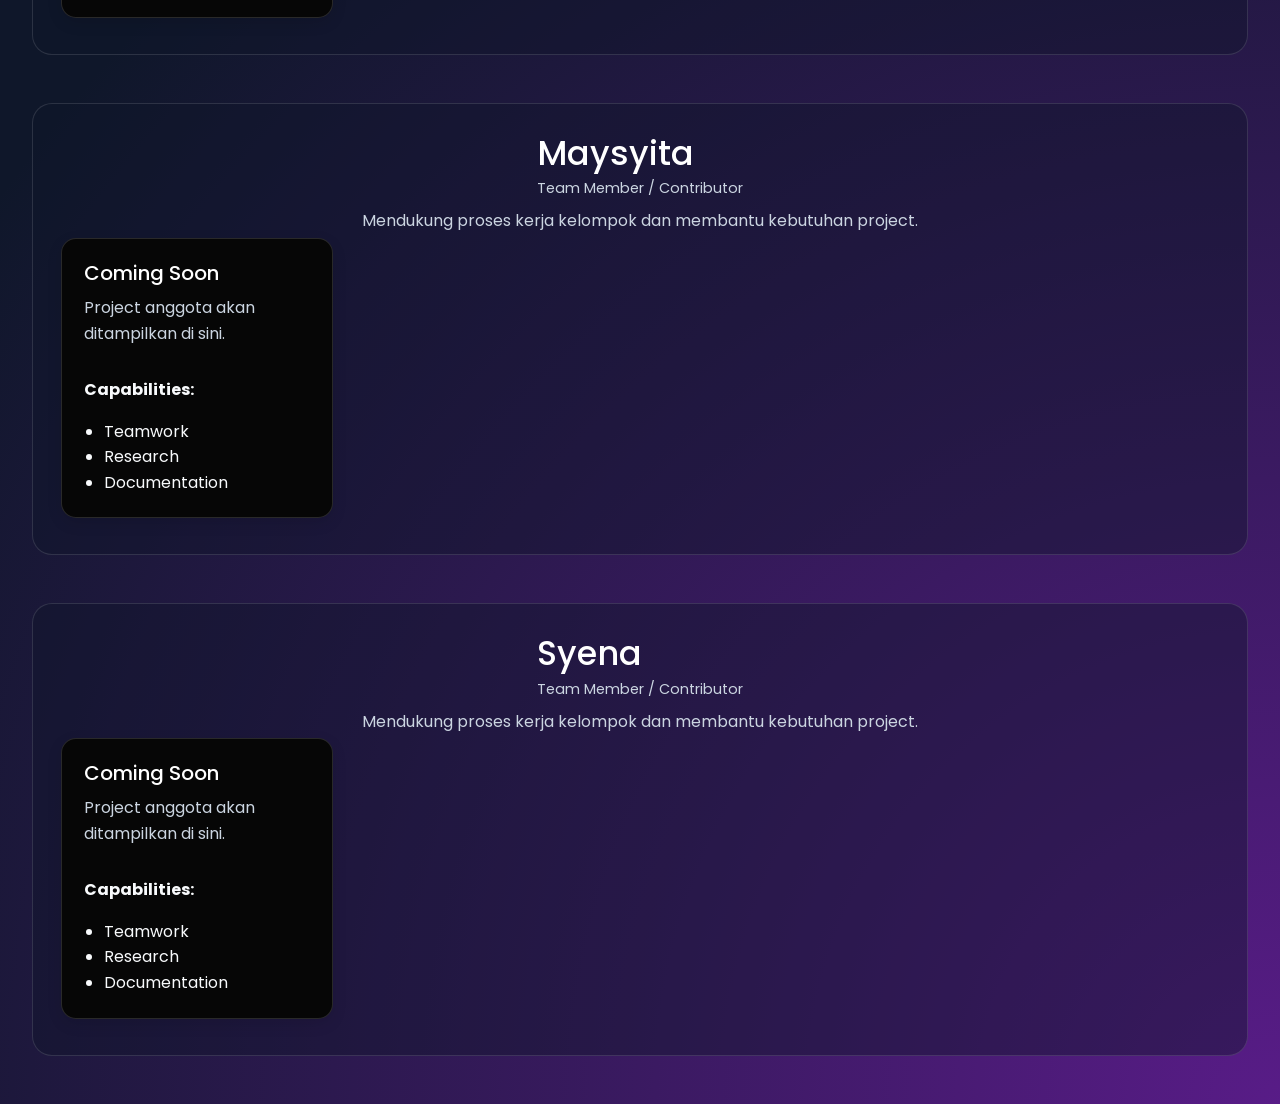
==== commit ee2d0283: "Remove Audio Amplifier project section Removed the Audio Amplifier project details from the portfoli" ====
--- a/portofolio.html
+++ b/portofolio.html
@@ -203,17 +203,6 @@
                 </div>
                 <div class="col-md-6 col-lg-3">
                     <div class="card h-100">
-                        <img src="assets/pro2.jpeg" class="card-img-top" alt="Project Audio Amplifier">
-                        <div class="card-body">
-                            <h5 class="card-title">Audio Amplifier</h5>
-                            <p class="card-text">Designing and researching a main audio amplifier system from scratch.</p>
-                            <p><strong>Capabilities:</strong></p>
-                            <ul><li>Electro</li><li>Audio</li><li>Patience</li><li>Meticulousness</li></ul>
-                        </div>
-                    </div>
-                </div>
-                <div class="col-md-6 col-lg-3">
-                    <div class="card h-100">
                         <img src="assets/slubuw.jpeg" class="card-img-top" alt="IoT Monitoring project">
                         <div class="card-body">
                             <h5 class="card-title">IoT Monitoring</h5>
@@ -295,8 +284,7 @@
     </div>
 
 
-
     <script src="https://cdn.jsdelivr.net/npm/bootstrap@5.3.8/dist/js/bootstrap.bundle.min.js"></script>
 
 </body>
-</html>+</html>
